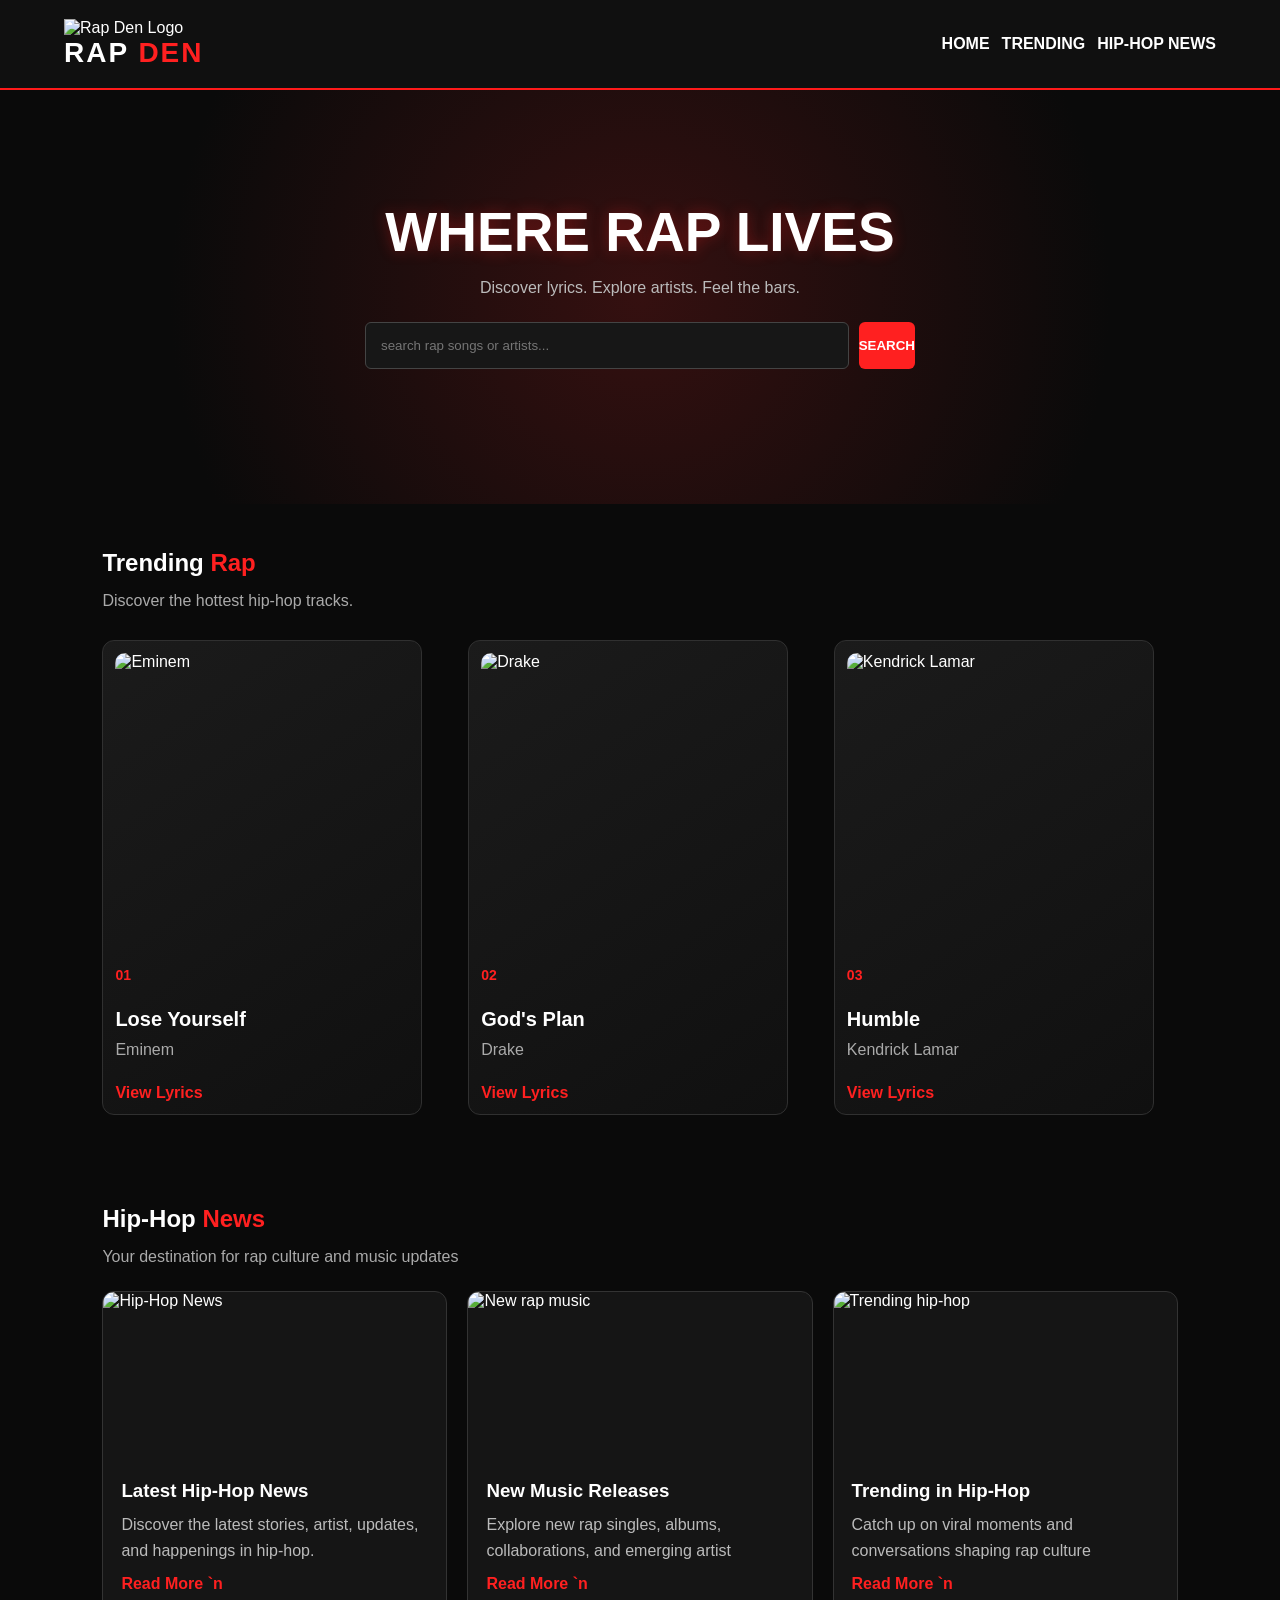
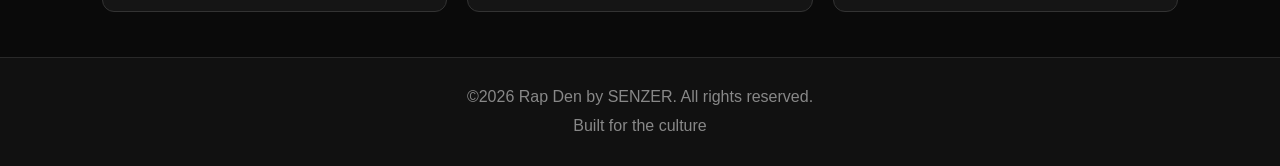
==== index.html @ e1d1d090 "Add files via upload" ====
<!DOCTYPE html>
<html lang="en">
<head>
    <meta charset="UTF-8">
    <meta name="viewport" content="width=device-width, initial-scale=1.0">
    <title>Rap Den | Hip-Hop Lyrics </title>
    <link rel="stylesheet" href="rapden.css">
</head>
<body>
    <header>
        <div class="logo.container">
        <img src="images/rapdenlogobest.jpg" alt="Rap Den Logo">
        <h1>RAP <span>DEN</span></h1>
        </div>

        <nav>
            <a href="index.html"> HOME </a>
            <a href="#trending"> TRENDING </a>
            <a href="#news"> HIP-HOP NEWS </a>
        </nav>
    </header>

<main>
    <section class="hero">
        <h2> WHERE RAP LIVES </h2>
        <p> Discover lyrics. Explore artists.
            Feel the bars. </p>

            <form id="searchForm">
                <input type="search" id="searchInput" placeholder="search rap songs or artists...">

                <button type="submit">SEARCH</button>
            </form>

            <p id="searchMessage" aria-live="polite"></p>
            <div id="songResults"></div>
    </section>

    <section id="trending" class="content">

        <h2> Trending <span> Rap </span> </h2>

        <p class="section-description">
             Discover the hottest hip-hop tracks.
        </p>

        <div class="song-grid">

            <div class="song-card">
                <img src="images/eminem.jpg" alt="Eminem" class="song-image">
                <div class="song-number"> 01 </div>
                <h3> Lose Yourself </h3>
                <p> Eminem </p>
                <a href="lose-yourself.html"> View Lyrics </a>
            </div>

            <div class="song-card">
                <img src="images/drake.jpg" alt="Drake" class="song-image">
                <div class="song-number"> 02 </div>
                <h3> God's Plan </h3>
                <p> Drake </p>
                <a href="god's-plan.html"> View Lyrics </a>
            </div>

            <div class="song-card">
                <img src="images/kendrick lamar.jpg" alt="Kendrick Lamar" class="song-image">
                <div class="song-number"> 03 </div>
                <h3> Humble </h3>
                <p> Kendrick Lamar </p>
                <a href="humble.html"> View Lyrics </a>
            </div>
        </div>
    </section>

    <section id="news" class="content">
        <h2> Hip-Hop <span> News </span> </h2>
        <p> Your destination for rap culture and music updates </p>

        <div class="news-container">

            <article class="news-card">
                <img src="images/hip_hop_news.png" alt="Hip-Hop News">
                <div class="news-content">
                    <h3> Latest Hip-Hop News </h3>
                    <p> Discover the latest stories, artist, 
                        updates, and happenings in hip-hop.
                    </p>
                    <a href="news.html" target="_blank" rel="noopener
                    noreferrer">Read More `n </a>
                </div>
            </article>

            <article class="news-card">
                <img src="images/new_rap_music.png" alt="New rap music">
                <div class="news-content">
                    <h3>New Music Releases </h3>
                    <p> Explore new rap singles, albums, collaborations, and emerging artist </p>
                    <a href="news.html" target="_blank" rel="noopener noreferrer"> Read More `n </a>
                </div>
            </article>

            <article class="news-card">
                <img src="images/trending_hip_hop.png" alt="Trending hip-hop">
                <div class="news-content">
                    <h3> Trending in Hip-Hop </h3>
                    <p> Catch up on viral moments and conversations shaping rap culture </p>
                    <a href="news.html" target="_blank" rel="noopener noreferrer"> Read More `n </a>
                </div>
            </article>
        </div>
    </section>
</main>    

<footer>
    <p>&copy;2026 Rap Den by SENZER. All rights reserved.</p>
    <p> Built for the culture </p>
</footer>

<script src="rapden.js"></script>
</body>
</html>
---- rapden.css ----
*  {
    margin: 0;
    padding: 0;
    box-sizing: border-box;
}

body  {
    background: #0a0a0a;
    color: #ffffff;
    font-family: Arial, Helvetica, sans-serif;
}

header  {
    display: flex;
    justify-content: space-between;
    align-items: center;
    flex-wrap: wrap;
    gap: 15px;
    padding: 15px 5%;
    background: linear-gradient(135deg, #080808, #1c1c1c);
    border-bottom: 3px solid #ff2020;
    box-shadow: 0 5px 20px rgba(255, 32, 32, 0.2);
    min-height: 90px;
}

header h1  {
    font-size: 28px;
    letter-spacing: 2px;
}

span  {
    color: #ff2020;
}

nav  {
    display: flex;
    gap: 20px;
}

nav a {
    color: #ffffff;
    text-decoration: none;
    transition: 0.3s;
}

nav a:hover {
    color: #ff2020;
}

.hero  {
    text-align: center;
    padding: 110px 20px;
    background: radial-gradient(circle,#351010 0%,#0a0a0a 70%);
}

.hero h2  {
    font-size: clamp(32px,6vw,55px);
    margin-bottom: 15px;
    text-shadow: 0 0 15px #ff202055;
}

.hero p  {
    color: #bbbbbb;
    margin-bottom: 25px;
}

#searchForm  {
    display: flex;
    max-width: 550px;
    margin: auto;
    gap: 10px;
}

#searchInput  {
    flex: 1;
    min-width: 0;
    padding: 15px;
    background: #171717;
    color: white;
    border: 1px solid #444;
    border-radius: 6px;
    outline: none;
}

#searchinput:focus  {
    border-color: #ff2020;
    box-shadow: 0 0 10px #ff202044;
}

button  {
    background: #ff2020;
    color: white;
    border: none;
    padding: 15p 20px;
    border-radius: 6px;
    cursor: pointer;
    font-weight: bold;
    transition: 0.3s;
}

button:hover  {
    background: #cc0000;
    box-shadow: 0 0 15px #ff202077;
}

.content  {
    padding: 45px 8%;
    min-height: 150px;
}

.content h2  {
    margin-bottom: 15px;
}

.content p  {
    color: #aaaaaa;
}

footer  {
    text-align: center;
    padding: 25px;
    background: #111111;
    border-top: 1px solid #292929;
    color: #888888;
    line-height: 1.8;
}

@media (max-width: 600px) { header 
    {flex-direction: column;
        gap: 18px;}

        nav {
            gap: 14px;
            flex-wrap: wrap;
            justify-content: center;
        }

        #searchForm  {
            flex-direction: column;
        }

        .hero  {
            padding: 75px 20px;
        }
    }

.lyrics  {
    max-width: 650px;
    margin: 30px auto;
    padding: 25px;
    background: #151515;
    border-left: 4px solid #ff2020;
    border-radius: 8px;
    line-height: 2;
}    

.lyrics h3  {
    color: #ff2020;
    margin-bottom: 15px;
}

.lyrics p  {
    white-space: pre-line;
}

.content >a {
    color: #ff2020;
    text-decoration: none;
}

/* rap den professional lyrics page*/
.lyrics  {
    max-width: 700px;
    margin: 35px auto;
    padding: 30px;
    background: #151515;
    border: 1px solid #292929;
    border-left: 5px solid #ff2020;
    border-radius: 10px;
    line-height: 2;
    box-shadow: 0 0 20px rgba(255, 32, 32, 0.08);
}

.lyrics h3  {
    color: #ff2020;
    font-size: 22px;
    margin-bottom: 20px;
}

.lyrics p  {
    color: #eeeeee;
    font-size: 16px;
    line-height: 2;
    white-space: pre-line;
}

.lyrics a  {
    color: #ff2020;
    text-decoration: none;
}

.lyrics a:hover  {
    text-decoration: underline;
}

@media (max-width:600px) {
    .lyrics  {
        margin: 20px 10px;
        padding: 20px;
    }

    .lyrics p {
        font-size: 15px;
    }
}

/* trending songs*/
.section-description  {
    color: #aaaaaa;
    margin: 12px 0 25px;
}

.song-grid  {
    display: grid;
    grid-template-columns:repeat(3, minmax(0, 1fr));
    gap: 22px;
    margin-top: 30px;
}

.song-card  {
    position: relative;
    padding: 25px;
    background: linear-gradient(145deg, #1b1b1b, #101010);
    border: 1px solid #303030;
    border-radius: 12px;
    transition: 0.3s ease;
}

.song-card:hover  {
    transform: translateY(-6px);
    border-color: #ff2020;
    box-shadow: 0 8px 25px #ff202022;
}

.song-number  {
    color: #ff2020;
    font-size: 14px;
    font-weight: bold;
    margin-bottom: 25px;
}

.song-card h3  {
    font-size: 20px;
    margin-bottom: 10px;
}

.song-card p  {
    color: #aaaaaa;
    margin-bottom: 25px;
}

.song-card a  {
    display: inline-block;
    color: #ff2020;
    text-decoration: none;
    font-weight: bold;
}

.song-card a:hover  {
    color: #ffffff;
}

@media (max-width:800px) {
    .song-grid  {
        grid-template-columns: repeat(2, minmax(0, 1fr));
    }
}

@media (max-width:500px) {
    .song-grid  {
        grid-template-columns: 1fr;
    }
}

.song-image  {
    width: 100%;
    height: 180px;
    object-fit: cover;
    border-radius: 8px;
    margin-bottom: 20px;
    transition: 0.3s ease;
}

.song-card:hover.song-image  {
    transform: scale(1.02);
}

/* search results*/
#songResults  {
    display: grid;
    grid-template-columns: repeat(3, minmax(0, 1fr));
    gap: 22px;
    margin-top: 25px;
}

#songResults.song-card  {
    min-width: 0;
}

#songResults.song-image  {
    width: 100%;
    height: 180px;
    object-fit: cover;
    border-radius: 8px;
}

#songResults h3  {
    margin: 12px 0;
}

#songResults p  {
    color: #aaa;
    margin-bottom: 18px;
}

#songResults a  {
    color: #ff2020;
    text-decoration: none;
    font-weight: bold;
}

@media (max-width:600px) {
    #songResults {
        grid-template-columns: 1fr;
    }
}

/* mobile friendly layout*/
* {
    box-sizing: border-box;
}

img  {
    max-width: 100%;
    height: auto;
}

.song-results  {
    display: grid;
    grid-template-columns: repeat(auto-fit,minmax(150px, 1fr)
    );
    gap: 15px;
    width: 100%;
}

.song-card  {
    width: 100%;
    max-width: 320px;
    padding: 12px;
    min-width: 0;
    overflow: hidden;
    border-radius: 12px;
}

.song-image  {
    width: 100%;
    height: 180px;
    aspect-ratio: 1/1;
    object-fit: cover;
    display: block;
    border-radius: 10px;
}

@media (max-width: 600px) {
    body {
    padding: 10px;
}

.song-results {
    grid-template-columns: repeat(2, minmax(0, 1fr));
    gap: 10px;
}

.song-card {
    padding: 10px;
}

.song-card h3  {
    font-size: 15px;
    overflow-wrap: anywhere;
}

.song-card p {
    font-size: 13px;
}

input,
button  {
    max-width: 100%;
}
}

.logo.container  {
    display: flex;
    align-items: center;
    gap: 12px;
}

.logo.container img  {
    width: 65px;
    height: 65px;
    object-fit: contain;
    border-radius: 50%;
}

.logo.container h1  {
    margin: 0;
    font-size: 28px;
    color: #ff0000;
}

@media (max-width:600px) {
    .logo.container img {
        width: 45px;
        height: 45px;
    }

    .logo.container h1 {
        font-size: 22px;
    }
}

/* professional header*/
header  {
    display: flex;
    align-items: center;
    justify-content: space-between;
    padding: 15px 5%;
    background: #101010;
    border-bottom: 2px solid #ff1a1a;
    box-shadow: 0 4px 15px rgba(255, 0, 0, 0.15);
}

.logo.container {
    display: flex;
    align-items:center;
    gap:12px;
}

.logo.container img  {
    width: 55px;
    height: 55px;
    object-fit: cover;
    border-radius: 50%;
    border: 2px solid #ff1a1a;
}

.logo.container h1  {
    color: #ff1a1a;
    font-size: 26px;
    font-weight: 800;
    margin: 0;;
}

header nav  {
    display: flex;
    align-items: center;
    gap: 20px;
}

header nav a {
    color: white;
    text-decoration: none;
    font-weight: 600;
    transition: color 0.3s ease;
}

header nav a:hover  {
    color: #ff1a1a;
}

/*mobile friendly dsign2*/
@media(max-width:600px) {
    header {
        flex-wrap: wrap;
        gap: 12px;
        padding: 12px 4%;
    }
}

.logo.container img  {
    width: 42px;
    height: 42px;
}

.logo.container h1  {
    font-size: 21px;
}

header nav  {
    flex-wrap: wrap;
    gap: 12px;
}

input,
button  {
    max-width: 100%;
}

#songResults  {
    grid-template-columns: repeat(2,minmax(0, 1fr));
    gap: 10px;
}

.song-card  {
    min-width: 0;
    overflow-wrap: anywhere;
}

.song-image  {
    width: 100%;
    height: auto;
    aspect-ratio: 1 / 1;
    object-fit: cover;
}

/* News design*/
.news-container  {
    display: grid;
    grid-template-columns: repeat(auto-fit, minmax(220px, 1fr));
    gap: 20px;
    margin-top: 25px;
}

.news-card  {
    background: #151515;
    border: 1px solid #333;
    border-radius: 12px;
    overflow: hidden;
    transition: 0.3s;
}

.news-card:hover {
    transform: translateY(-5px);
    border-color: #ff2020;
}

.news-card img  {
    width: 100%;
    height: 170px;
    object-fit: cover;
    display: block;
}

.news-content  {
    padding: 18px;
}

.news-content h3  {
    color: #fff;
    margin-bottom: 10px;
}

.news-content p  {
    color: #bbb;
    line-height: 1.6;
}

.news-content a {
    display: inline-block;
    margin-top: 12px;
    color: #ff2020;
    text-decoration: none;
    font-weight: bold;
}

.news-content a:hover  {
    color: #fff;
}

@media (max-width:600px) {
    .news-container {
        grid-template-columns: 1fr;
    }
}

/* rap den mobile friendly*/
img {
    max-width: 100%;
}

@media (max-width:768px) {
    header {
        flex-direction: column;
        align-items: center;
        padding: 15px;
    }

    header nav  {
        justify-content: center;
        flex-wrap: wrap;
        gap: 12px;
    }

    .hero  {
        padding: 30px 15px;
        text-align: center;
    }

    .news-container  {
        grid-template-columns: repeat(2, minmax(0, 1fr));
        gap: 12px;
    }

    .news-card img {
        height: 130px;
    }
}

@media (max-width:480px) {
    .news-container  {
        grid-template-columns: 1fr;
    }

    .news-card img {
        height: 180px;
    }
    
    .logo.container h1  {
        font-size: 22px;
    }
}

/*mobile phones responsive design*/
@media screen and (max-width: 768px) {
    header  {
        flex-direction: column;
        padding: 15px;
        gap: 15px;
    }   

    header nav {
        display: flex;
        flex-wrap: wrap;
        justify-content: center;
        gap: 12px;
    }

    .hero  {
        padding: 30px 15px;
        text-align: center;
    }

    .news-container  {
        grid-template-columns: repeat(2, minmax(0, 1fr));
        gap: 12px;
    }

    .news-card img {
        height: 130px;
    }

    img {
        max-width: 100%;
    }
} 

@media screen and (max-width:480px) {
    .news-container {
        grid-template-columns: 1fr;
    }

    .news-card img {
        height: 180px;
    }

    header h1  {
        font-size: 22px;
    }

    body  {
        overflow-x: hidden;
    }
}
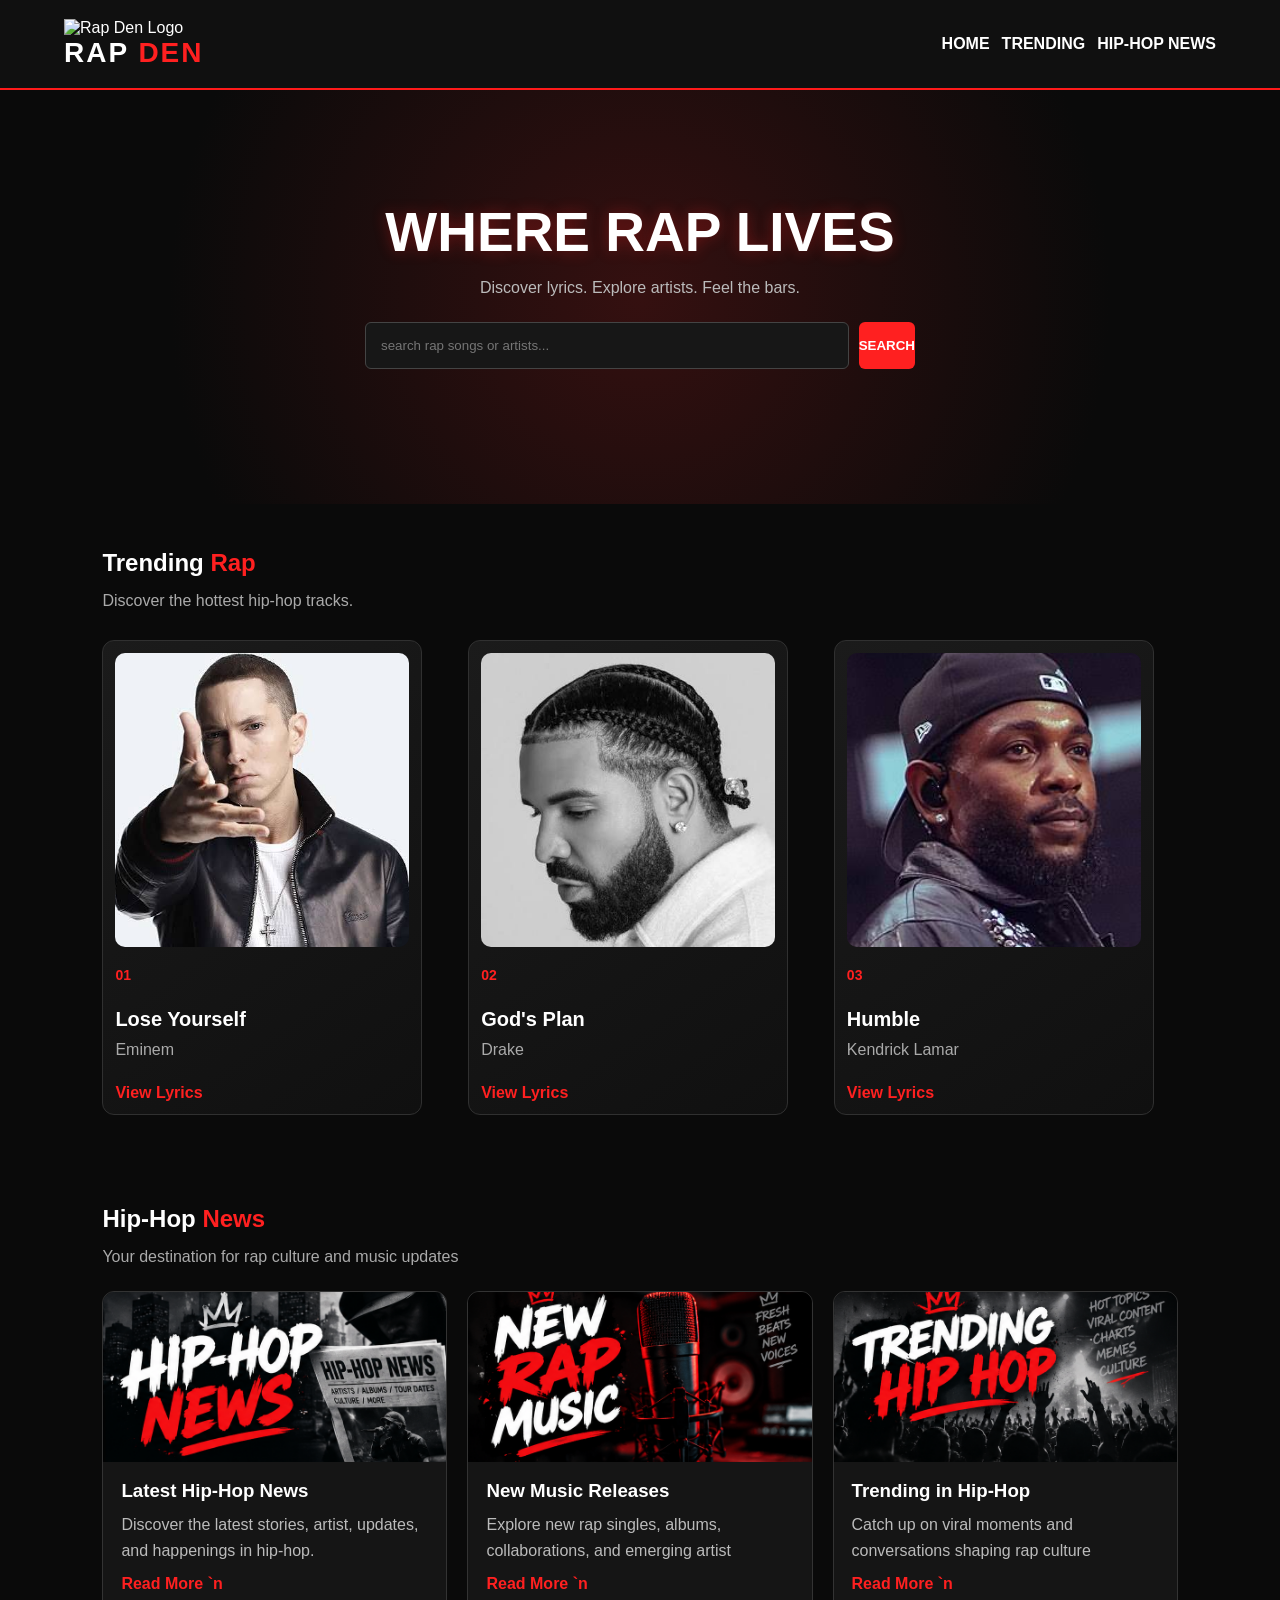
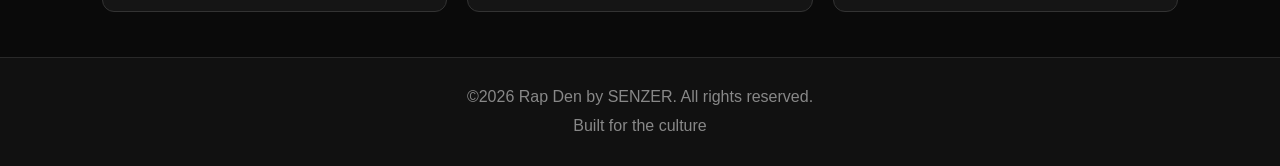
==== commit 11398af6: "Add files via upload" ====
--- a/index.html
+++ b/index.html
@@ -47,7 +47,7 @@
         <div class="song-grid">
 
             <div class="song-card">
-                <img src="images/eminem.jpg" alt="Eminem" class="song-image">
+                <img src="eminem.jpg" alt="Eminem" class="song-image">
                 <div class="song-number"> 01 </div>
                 <h3> Lose Yourself </h3>
                 <p> Eminem </p>
@@ -55,7 +55,7 @@
             </div>
 
             <div class="song-card">
-                <img src="images/drake.jpg" alt="Drake" class="song-image">
+                <img src="drake.jpg" alt="Drake" class="song-image">
                 <div class="song-number"> 02 </div>
                 <h3> God's Plan </h3>
                 <p> Drake </p>
@@ -63,7 +63,7 @@
             </div>
 
             <div class="song-card">
-                <img src="images/kendrick lamar.jpg" alt="Kendrick Lamar" class="song-image">
+                <img src="kendrick lamar.jpg" alt="Kendrick Lamar" class="song-image">
                 <div class="song-number"> 03 </div>
                 <h3> Humble </h3>
                 <p> Kendrick Lamar </p>
@@ -79,7 +79,7 @@
         <div class="news-container">
 
             <article class="news-card">
-                <img src="images/hip_hop_news.png" alt="Hip-Hop News">
+                <img src="hip_hop_news.png" alt="Hip-Hop News">
                 <div class="news-content">
                     <h3> Latest Hip-Hop News </h3>
                     <p> Discover the latest stories, artist, 
@@ -91,7 +91,7 @@
             </article>
 
             <article class="news-card">
-                <img src="images/new_rap_music.png" alt="New rap music">
+                <img src="new_rap_music.png" alt="New rap music">
                 <div class="news-content">
                     <h3>New Music Releases </h3>
                     <p> Explore new rap singles, albums, collaborations, and emerging artist </p>
@@ -100,7 +100,7 @@
             </article>
 
             <article class="news-card">
-                <img src="images/trending_hip_hop.png" alt="Trending hip-hop">
+                <img src="trending_hip_hop.png" alt="Trending hip-hop">
                 <div class="news-content">
                     <h3> Trending in Hip-Hop </h3>
                     <p> Catch up on viral moments and conversations shaping rap culture </p>
